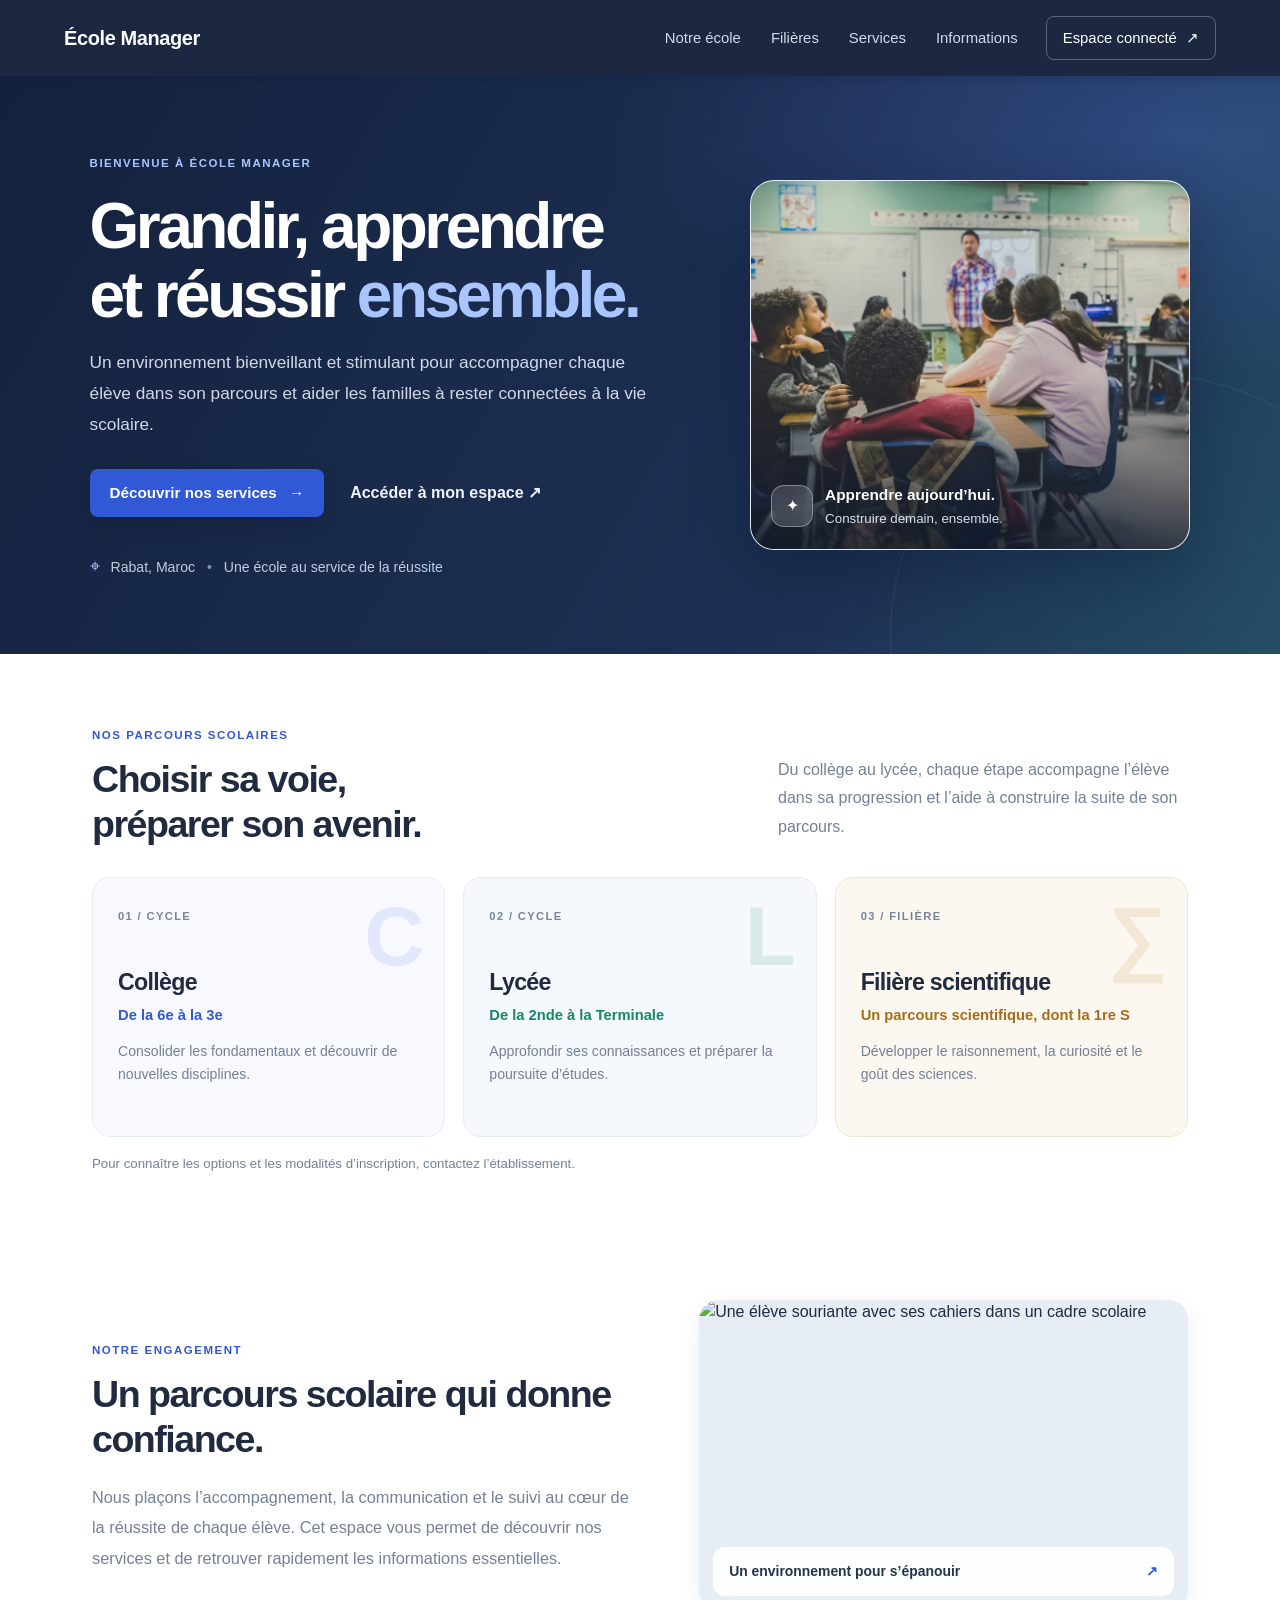
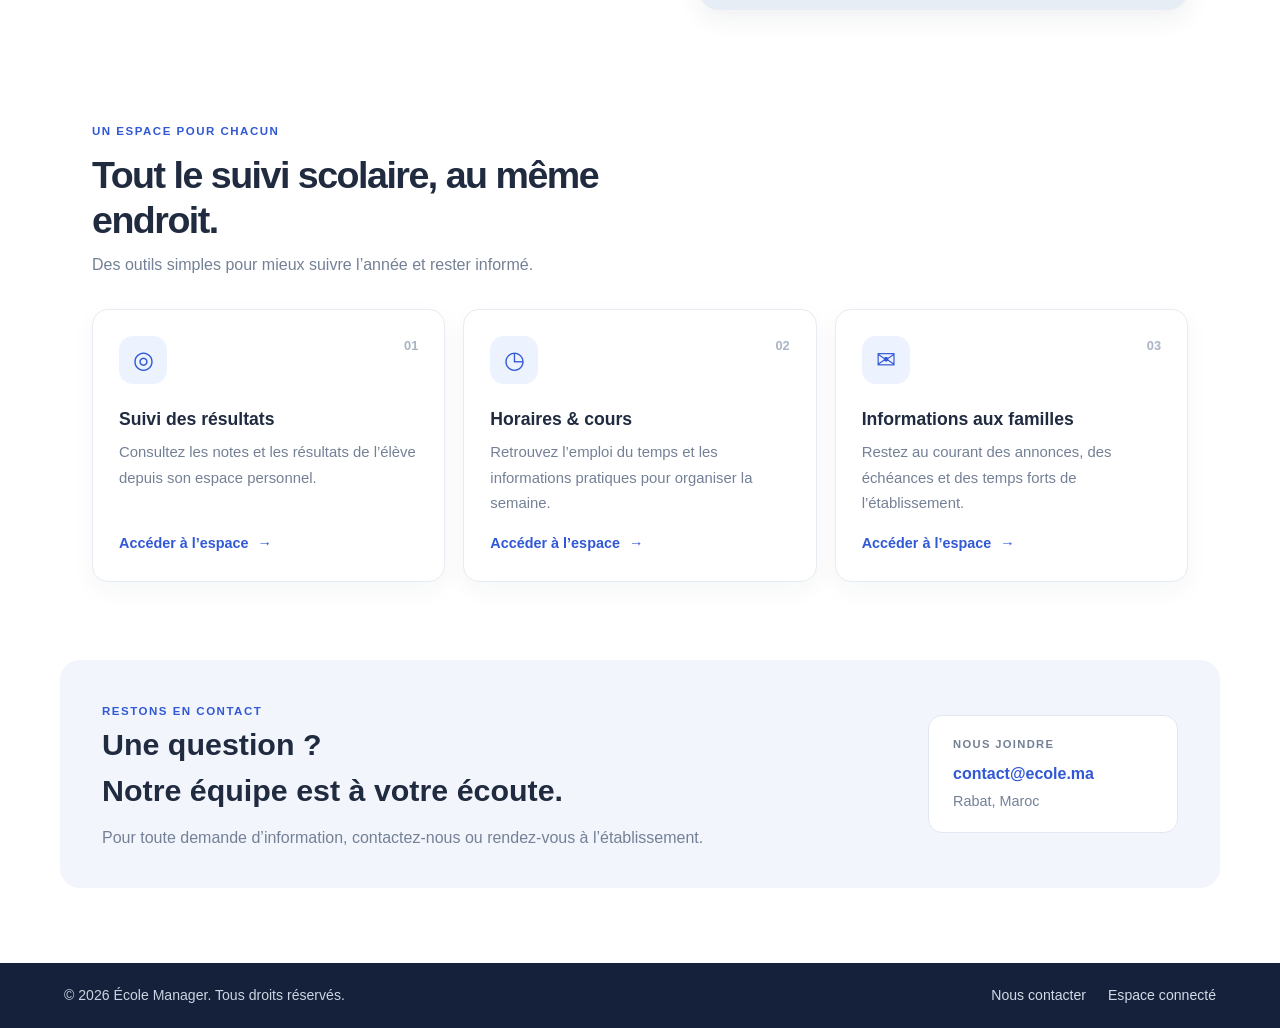
==== public.html @ 4313afc0 "Add files via upload" ====
<!DOCTYPE html>
<html lang="fr">
<head>
  <meta charset="UTF-8">
  <meta name="viewport" content="width=device-width, initial-scale=1.0">
  <meta name="description" content="Découvrez École Manager, ses services et les informations utiles aux familles.">
  <title>Bienvenue | École Manager</title>
  <link rel="stylesheet" href="style.css">
</head>
<body class="public-page">
  <header class="navbar public-navbar">
    <a class="logo" href="public.html">École Manager</a>
    <nav aria-label="Navigation principale">
      <a href="#ecole">Notre école</a>
      <a href="#filieres">Filières</a>
      <a href="#services">Services</a>
      <a href="#infos">Informations</a>
      <a class="public-login" href="login.html">Espace connecté <span aria-hidden="true">↗</span></a>
    </nav>
  </header>

  <main>
    <section class="public-hero" id="ecole">
      <div class="public-hero-content">
        <span class="eyebrow">BIENVENUE À ÉCOLE MANAGER</span>
        <h1>Grandir, apprendre<br>et réussir <span>ensemble.</span></h1>
        <p>Un environnement bienveillant et stimulant pour accompagner chaque élève dans son parcours et aider les familles à rester connectées à la vie scolaire.</p>
        <div class="public-actions">
          <a class="btn" href="#services">Découvrir nos services <span aria-hidden="true">→</span></a>
          <a class="text-link" href="login.html">Accéder à mon espace <span aria-hidden="true">↗</span></a>
        </div>
        <div class="public-location"><span aria-hidden="true">⌖</span> Rabat, Maroc <span class="location-separator">•</span> Une école au service de la réussite</div>
      </div>
      <figure class="hero-photo">
        <img src="photo1.jfif" alt="Des élèves suivent un cours dans une salle de classe lumineuse" fetchpriority="high">
        <figcaption>
          <span class="photo-caption-icon" aria-hidden="true">✦</span>
          <span><strong>Apprendre aujourd’hui.</strong><small>Construire demain, ensemble.</small></span>
        </figcaption>
      </figure>
      <div class="hero-decoration" aria-hidden="true"></div>
    </section>

    <section class="public-section filieres-section" id="filieres">
      <div class="filieres-heading">
        <div class="section-heading">
          <span class="eyebrow">NOS PARCOURS SCOLAIRES</span>
          <h2>Choisir sa voie,<br>préparer son avenir.</h2>
        </div>
        <p>Du collège au lycée, chaque étape accompagne l’élève dans sa progression et l’aide à construire la suite de son parcours.</p>
      </div>
      <div class="filieres-grid">
        <article class="filiere-card college-card">
          <span class="filiere-index">01 / CYCLE</span>
          <div class="filiere-mark" aria-hidden="true">C</div>
          <h3>Collège</h3>
          <p>De la 6e à la 3e</p>
          <span class="filiere-detail">Consolider les fondamentaux et découvrir de nouvelles disciplines.</span>
        </article>
        <article class="filiere-card lycee-card">
          <span class="filiere-index">02 / CYCLE</span>
          <div class="filiere-mark" aria-hidden="true">L</div>
          <h3>Lycée</h3>
          <p>De la 2nde à la Terminale</p>
          <span class="filiere-detail">Approfondir ses connaissances et préparer la poursuite d’études.</span>
        </article>
        <article class="filiere-card science-card">
          <span class="filiere-index">03 / FILIÈRE</span>
          <div class="filiere-mark" aria-hidden="true">∑</div>
          <h3>Filière scientifique</h3>
          <p>Un parcours scientifique, dont la 1re S</p>
          <span class="filiere-detail">Développer le raisonnement, la curiosité et le goût des sciences.</span>
        </article>
      </div>
      <p class="filieres-note">Pour connaître les options et les modalités d’inscription, contactez l’établissement.</p>
    </section>

    <section class="public-section public-intro">
      <div class="intro-copy">
        <div class="section-heading">
          <span class="eyebrow">NOTRE ENGAGEMENT</span>
          <h2>Un parcours scolaire qui donne confiance.</h2>
        </div>
        <p>Nous plaçons l’accompagnement, la communication et le suivi au cœur de la réussite de chaque élève. Cet espace vous permet de découvrir nos services et de retrouver rapidement les informations essentielles.</p>
      </div>
      <figure class="intro-visual">
        <img src="photo2.jfif" alt="Une élève souriante avec ses cahiers dans un cadre scolaire" loading="lazy">
        <figcaption><span>Un environnement pour s’épanouir</span><span aria-hidden="true">↗</span></figcaption>
      </figure>
    </section>

    <section class="public-section services-section" id="services">
      <div class="section-heading">
        <span class="eyebrow">UN ESPACE POUR CHACUN</span>
        <h2>Tout le suivi scolaire, au même endroit.</h2>
        <p>Des outils simples pour mieux suivre l’année et rester informé.</p>
      </div>
      <div class="public-services">
        <article class="service-card">
          <span class="service-number">01</span>
          <div class="service-icon" aria-hidden="true">◎</div>
          <h3>Suivi des résultats</h3>
          <p>Consultez les notes et les résultats de l’élève depuis son espace personnel.</p>
          <a href="login.html">Accéder à l’espace <span aria-hidden="true">→</span></a>
        </article>
        <article class="service-card">
          <span class="service-number">02</span>
          <div class="service-icon" aria-hidden="true">◷</div>
          <h3>Horaires &amp; cours</h3>
          <p>Retrouvez l’emploi du temps et les informations pratiques pour organiser la semaine.</p>
          <a href="login.html">Accéder à l’espace <span aria-hidden="true">→</span></a>
        </article>
        <article class="service-card">
          <span class="service-number">03</span>
          <div class="service-icon" aria-hidden="true">✉</div>
          <h3>Informations aux familles</h3>
          <p>Restez au courant des annonces, des échéances et des temps forts de l’établissement.</p>
          <a href="login.html">Accéder à l’espace <span aria-hidden="true">→</span></a>
        </article>
      </div>
    </section>

    <section class="public-section info-banner" id="infos">
      <div>
        <span class="eyebrow">RESTONS EN CONTACT</span>
        <h2>Une question ?<br>Notre équipe est à votre écoute.</h2>
        <p>Pour toute demande d’information, contactez-nous ou rendez-vous à l’établissement.</p>
      </div>
      <div class="contact-card">
        <span class="contact-label">NOUS JOINDRE</span>
        <a href="mailto:contact@ecole.ma">contact@ecole.ma</a>
        <p>Rabat, Maroc</p>
      </div>
    </section>
  </main>

  <footer class="footer public-footer">
    <p>&copy; 2026 École Manager. Tous droits réservés.</p>
    <div><a href="mailto:contact@ecole.ma">Nous contacter</a><a href="login.html">Espace connecté</a></div>
  </footer>
</body>
</html>
---- style.css ----
/* ===== Variables ===== */
:root {
  --primary: #3158d5;
  --primary-dark: #2443ad;
  --accent: #e7a63b;
  --success: #16856d;
  --danger: #cf5360;
  --bg: #f5f7fb;
  --card: #ffffff;
  --text: #202b40;
  --muted: #748096;
  --border: #e7ebf2;
  --sidebar: #15213b;
  --radius: 16px;
  --shadow: 0 8px 26px rgba(26, 42, 75, 0.07);
}

* { box-sizing: border-box; margin: 0; padding: 0; }

body {
  font-family: "Segoe UI", Roboto, Arial, sans-serif;
  background: var(--bg);
  color: var(--text);
  line-height: 1.5;
}

a { text-decoration: none; color: inherit; }

/* ===== Mise en page ===== */
body {
  display: flex;
  flex-direction: column;
  min-height: 100vh;
}

/* ===== Barre de navigation horizontale ===== */
.navbar {
  display: flex;
  align-items: center;
  justify-content: space-between;
  gap: 24px;
  flex-wrap: wrap;
  background: var(--sidebar);
  color: #cbd5e1;
  padding: 0 32px;
  position: sticky;
  top: 0;
  z-index: 10;
  box-shadow: 0 2px 10px rgba(15, 27, 61, 0.25);
}

.navbar .logo {
  color: #fff;
  font-size: 1.3rem;
  font-weight: 700;
  padding: 16px 0;
}

.navbar nav {
  display: flex;
  flex-wrap: wrap;
  gap: 4px;
}

.navbar nav a {
  display: block;
  padding: 10px 14px;
  border-radius: 8px;
  font-size: 0.93rem;
  transition: background 0.2s, color 0.2s;
}

.navbar nav a:hover,
.navbar nav a.active {
  background: var(--primary);
  color: #fff;
}

.main { flex: 1; width: 100%; max-width: 1280px; margin: 0 auto; padding: 28px 32px; }

/* ===== Pied de page ===== */
.footer {
  background: var(--sidebar);
  color: #cbd5e1;
  padding: 20px 32px;
  display: flex;
  justify-content: space-between;
  align-items: center;
  flex-wrap: wrap;
  gap: 8px;
  font-size: 0.88rem;
}

.footer a:hover { color: #fff; text-decoration: underline; }

.topbar {
  display: flex;
  justify-content: space-between;
  align-items: center;
  margin-bottom: 28px;
}

.topbar h1 { font-size: 1.6rem; }

.user-box {
  display: flex;
  align-items: center;
  gap: 10px;
  background: var(--card);
  padding: 8px 14px;
  border-radius: 999px;
  box-shadow: var(--shadow);
}

.avatar {
  width: 34px; height: 34px;
  border-radius: 50%;
  background: var(--primary);
  color: #fff;
  display: grid;
  place-items: center;
  font-weight: 600;
}

/* ===== Cartes statistiques ===== */
.stats {
  display: grid;
  grid-template-columns: repeat(auto-fit, minmax(200px, 1fr));
  gap: 20px;
  margin-bottom: 28px;
}

.stat-card {
  background: var(--card);
  border-radius: var(--radius);
  padding: 20px;
  box-shadow: var(--shadow);
  border-left: 5px solid var(--primary);
}

.stat-card.green { border-color: var(--success); }
.stat-card.orange { border-color: var(--accent); }
.stat-card.red { border-color: var(--danger); }

.stat-card .label { color: var(--muted); font-size: 0.9rem; }
.stat-card .value { font-size: 2rem; font-weight: 700; margin-top: 4px; }

/* ===== Cartes / panneaux ===== */
.panel {
  background: var(--card);
  border-radius: var(--radius);
  padding: 22px;
  box-shadow: var(--shadow);
  margin-bottom: 24px;
}

.panel h2 { font-size: 1.15rem; margin-bottom: 16px; }

.grid-2 {
  display: grid;
  grid-template-columns: 2fr 1fr;
  gap: 24px;
}

/* ===== Tableaux ===== */
.table-wrap { overflow-x: auto; }

table { width: 100%; border-collapse: collapse; }

th, td {
  text-align: left;
  padding: 12px 14px;
  border-bottom: 1px solid var(--border);
  font-size: 0.95rem;
}

th {
  background: #f8fafc;
  color: var(--muted);
  font-weight: 600;
  text-transform: uppercase;
  font-size: 0.78rem;
  letter-spacing: 0.04em;
}

tbody tr:hover { background: #f9fbff; }

.badge {
  display: inline-block;
  padding: 3px 10px;
  border-radius: 999px;
  font-size: 0.78rem;
  font-weight: 600;
}

.badge.ok { background: #dcfce7; color: var(--success); }
.badge.warn { background: #fef3c7; color: #b45309; }
.badge.ko { background: #fee2e2; color: var(--danger); }

/* ===== Boutons ===== */
.btn {
  display: inline-block;
  border: none;
  cursor: pointer;
  padding: 10px 18px;
  border-radius: 8px;
  font-size: 0.95rem;
  font-weight: 600;
  background: var(--primary);
  color: #fff;
  transition: background 0.2s;
}

.btn:hover { background: var(--primary-dark); }
.btn.secondary { background: #e5e7eb; color: var(--text); }
.btn.secondary:hover { background: #d1d5db; }
.btn.danger { background: var(--danger); }
.btn.small { padding: 5px 10px; font-size: 0.82rem; }

/* ===== Formulaires ===== */
.form-grid {
  display: grid;
  grid-template-columns: repeat(auto-fit, minmax(220px, 1fr));
  gap: 16px;
  margin-bottom: 18px;
}

.field label {
  display: block;
  font-size: 0.85rem;
  font-weight: 600;
  margin-bottom: 6px;
}

.field input,
.field select {
  width: 100%;
  padding: 10px 12px;
  border: 1px solid var(--border);
  border-radius: 8px;
  font-size: 0.95rem;
  background: #fff;
}

.field input:focus,
.field select:focus {
  outline: 2px solid var(--primary);
  border-color: transparent;
}

.toolbar {
  display: flex;
  justify-content: space-between;
  gap: 12px;
  flex-wrap: wrap;
  margin-bottom: 16px;
}

.toolbar input {
  padding: 10px 14px;
  border: 1px solid var(--border);
  border-radius: 8px;
  min-width: 260px;
}

/* ===== Liste d'activité ===== */
.activity { list-style: none; }

.activity li {
  padding: 10px 0;
  border-bottom: 1px solid var(--border);
  font-size: 0.92rem;
}

.activity li small { display: block; color: var(--muted); }

/* ===== Page de connexion ===== */
.login-page {
  min-height: 100vh;
  display: grid;
  place-items: center;
  background: linear-gradient(135deg, var(--sidebar), var(--primary));
  padding: 20px;
}

.login-box {
  background: #fff;
  width: 100%;
  max-width: 400px;
  padding: 36px 32px;
  border-radius: 16px;
  box-shadow: 0 10px 40px rgba(0, 0, 0, 0.25);
}

.login-box h1 { font-size: 1.5rem; margin-bottom: 6px; }
.login-box p { color: var(--muted); margin-bottom: 24px; }
.login-box .field { margin-bottom: 16px; }
.login-box .btn { width: 100%; padding: 12px; }

/* ===== Filtres et saisie de notes ===== */
.filters { display: flex; gap: 16px; flex-wrap: wrap; margin-bottom: 18px; }
.filters .field { min-width: 180px; }

.grade-input {
  width: 80px;
  padding: 6px 8px;
  border: 1px solid var(--border);
  border-radius: 6px;
}

.summary-row td { font-weight: 700; background: #f8fafc; }

/* ===== Emploi du temps ===== */
.timetable th,
.timetable td { text-align: center; border: 1px solid var(--border); }

.timetable td.time { background: #f8fafc; font-weight: 600; white-space: nowrap; }
.timetable td.course { background: #e0e7ff; color: var(--primary-dark); font-weight: 600; font-size: 0.88rem; }
.timetable td.course.green { background: #dcfce7; color: #166534; }
.timetable td.course.orange { background: #fef3c7; color: #92400e; }
.timetable td.break { background: #f3f4f6; color: var(--muted); font-style: italic; }
.timetable small { font-weight: 400; opacity: 0.8; }

/* ===== Espace élève ===== */
.welcome {
  background: linear-gradient(135deg, var(--primary), var(--sidebar));
  color: #fff;
  border-radius: var(--radius);
  padding: 28px;
  margin-bottom: 24px;
}

.welcome h2 { font-size: 1.5rem; margin-bottom: 6px; }
.welcome p { opacity: 0.9; }

.notice {
  border-left: 4px solid var(--accent);
  background: #fffbeb;
  padding: 12px 16px;
  border-radius: 8px;
  margin-bottom: 12px;
  font-size: 0.93rem;
}

.notice small { display: block; color: var(--muted); }

/* ===== Tableau de bord modernisé ===== */
.navbar {
  padding: 0 5%;
  min-height: 72px;
  background: rgba(21, 33, 59, 0.97);
}

.navbar .logo { letter-spacing: -0.02em; }

.navbar nav { gap: 6px; }

.navbar nav a { padding: 9px 12px; }

.main { max-width: 1360px; padding: 34px 40px; }

.topbar { margin-bottom: 24px; }

.topbar h1 { font-size: 1.8rem; letter-spacing: -0.04em; }

.topbar-subtitle { margin-top: 3px; color: var(--muted); font-size: 0.94rem; }

.user-box { padding: 7px 14px 7px 8px; }

.avatar { background: linear-gradient(145deg, #587cf0, #3158d5); }

.dashboard-welcome {
  position: relative;
  display: flex;
  justify-content: space-between;
  align-items: center;
  gap: 24px;
  overflow: hidden;
  margin-bottom: 26px;
  padding: 28px 32px;
  border: 1px solid #e1e8fa;
  border-radius: 20px;
  background: linear-gradient(110deg, #edf2ff 0%, #f8faff 65%, #e8f4f4 100%);
}

.dashboard-welcome > div { position: relative; z-index: 1; }

.eyebrow {
  display: inline-block;
  color: var(--primary);
  font-size: 0.72rem;
  font-weight: 700;
  letter-spacing: 0.13em;
}

.dashboard-welcome h2 {
  margin: 7px 0 4px;
  color: #1b2945;
  font-size: 1.55rem;
  letter-spacing: -0.035em;
}

.dashboard-welcome p { color: #65728a; }

.dashboard-link { position: relative; z-index: 1; white-space: nowrap; }

.dashboard-link span { padding-left: 8px; }

.stats { gap: 16px; }

.stat-card {
  border: 1px solid var(--border);
  border-left: 3px solid var(--primary);
  border-radius: var(--radius);
  padding: 20px 22px;
  transition: transform 0.2s ease, box-shadow 0.2s ease;
}

.stat-card:hover { transform: translateY(-2px); box-shadow: 0 12px 28px rgba(26, 42, 75, 0.1); }

.stat-card.green { border-left-color: var(--success); }
.stat-card.orange { border-left-color: var(--accent); }
.stat-card.red { border-left-color: var(--danger); }

.stat-card .value { color: #202b40; letter-spacing: -0.04em; }

.panel {
  border: 1px solid var(--border);
  box-shadow: var(--shadow);
}

th { background: #f7f9fc; }

.footer { background: #15213b; }

/* ===== Espace public ===== */
.public-page { background: #fff; }

.public-navbar {
  position: relative;
  min-height: 76px;
  padding: 0 max(5%, calc((100% - 1200px) / 2));
}

.public-navbar .logo { font-size: 1.25rem; }

.public-navbar nav { align-items: center; }

.public-navbar nav a { color: #d3dae7; }

.public-navbar nav a:hover { background: rgba(255, 255, 255, 0.1); }

.public-navbar nav .public-login {
  margin-left: 10px;
  padding: 10px 16px;
  border: 1px solid rgba(255, 255, 255, 0.28);
  color: #fff;
}

.public-login span { margin-left: 5px; }

.public-hero {
  position: relative;
  display: flex;
  align-items: center;
  justify-content: space-between;
  gap: 64px;
  overflow: hidden;
  min-height: 510px;
  padding: 74px max(7%, calc((100% - 1160px) / 2));
  background:
    radial-gradient(ellipse at 92% 10%, rgba(86, 124, 219, 0.3), transparent 34%),
    linear-gradient(120deg, #14213d, #1d3155 70%, #254e64);
  color: #fff;
}

.public-hero-content { position: relative; z-index: 1; max-width: 650px; }

.hero-photo {
  position: relative;
  z-index: 1;
  flex: 0 0 min(40%, 450px);
  height: 370px;
  overflow: hidden;
  border: 1px solid rgba(255, 255, 255, 0.3);
  border-radius: 24px;
  background: #dce5f3;
  box-shadow: 0 24px 60px rgba(5, 15, 34, 0.28);
}

.hero-photo::after {
  position: absolute;
  right: 0;
  bottom: 0;
  left: 0;
  height: 45%;
  background: linear-gradient(transparent, rgba(10, 21, 40, 0.78));
  content: "";
}

.hero-photo img,
.intro-visual img { display: block; width: 100%; height: 100%; object-fit: cover; }

.hero-photo img { object-position: center; }

.hero-photo figcaption {
  position: absolute;
  z-index: 1;
  right: 20px;
  bottom: 20px;
  left: 20px;
  display: flex;
  align-items: center;
  gap: 12px;
  color: #fff;
}

.photo-caption-icon {
  display: grid;
  width: 42px;
  height: 42px;
  flex: 0 0 42px;
  place-items: center;
  border: 1px solid rgba(255, 255, 255, 0.35);
  border-radius: 13px;
  background: rgba(255, 255, 255, 0.16);
  backdrop-filter: blur(8px);
}

.hero-photo figcaption strong,
.hero-photo figcaption small { display: block; }

.hero-photo figcaption strong { font-size: 0.96rem; }

.hero-photo figcaption small { margin-top: 3px; color: #d8e0ee; }

.public-hero .eyebrow { color: #a9c5ff; }

.public-hero h1 {
  margin: 18px 0 17px;
  font-size: clamp(2.5rem, 5vw, 4.3rem);
  line-height: 1.08;
  letter-spacing: -0.055em;
}

.public-hero h1 span { color: #a9c5ff; }

.public-hero-content > p { max-width: 580px; color: #d1d9e8; font-size: 1.08rem; line-height: 1.8; }

.public-actions { display: flex; align-items: center; gap: 26px; flex-wrap: wrap; margin-top: 28px; }

.public-actions .btn { padding: 13px 20px; box-shadow: 0 8px 20px rgba(8, 15, 31, 0.2); }

.public-actions .btn span { margin-left: 8px; }

.text-link { color: #f0f3f9; font-weight: 600; }

.text-link:hover { color: #a9c5ff; }

.public-location { margin-top: 36px; color: #c2ccdd; font-size: 0.88rem; }

.public-location > span:first-child { padding-right: 7px; color: #a9c5ff; font-size: 1.1rem; }

.location-separator { padding: 0 8px; color: #8296b8; }

.hero-decoration {
  position: absolute;
  right: -130px;
  bottom: -240px;
  width: 520px;
  height: 520px;
  border: 1px solid rgba(255, 255, 255, 0.08);
  border-radius: 50%;
}

.public-section { max-width: 1160px; margin: 0 auto; padding: 78px 32px; }

.filieres-section { padding-top: 68px; padding-bottom: 48px; }

.filieres-heading {
  display: flex;
  justify-content: space-between;
  align-items: end;
  gap: 48px;
  margin-bottom: 30px;
}

.filieres-heading .section-heading { max-width: 520px; }

.filieres-heading > p { max-width: 410px; padding-bottom: 5px; color: var(--muted); line-height: 1.8; }

.filieres-grid { display: grid; grid-template-columns: repeat(3, 1fr); gap: 18px; }

.filiere-card {
  position: relative;
  min-height: 260px;
  overflow: hidden;
  padding: 25px;
  border: 1px solid var(--border);
  border-radius: 18px;
  background: #f7f9ff;
  transition: transform 0.2s ease, box-shadow 0.2s ease;
}

.filiere-card:hover { transform: translateY(-4px); box-shadow: var(--shadow); }

.filiere-index { color: #78859b; font-size: 0.7rem; font-weight: 700; letter-spacing: 0.12em; }

.filiere-mark {
  position: absolute;
  top: 17px;
  right: 20px;
  color: rgba(49, 88, 213, 0.1);
  font-size: 5.2rem;
  font-weight: 700;
  line-height: 1;
}

.filiere-card h3 { position: relative; margin-top: 38px; color: #202b40; font-size: 1.45rem; letter-spacing: -0.03em; }

.filiere-card > p { position: relative; margin-top: 4px; color: var(--primary); font-size: 0.92rem; font-weight: 700; }

.filiere-detail { position: relative; display: block; max-width: 290px; margin-top: 14px; color: var(--muted); font-size: 0.88rem; line-height: 1.65; }

.lycee-card { border-color: #e4e9f4; background: #f5f8fc; }

.lycee-card .filiere-mark { color: rgba(22, 133, 109, 0.12); }

.lycee-card > p { color: var(--success); }

.science-card { border-color: #f0e5d2; background: #fcf8f1; }

.science-card .filiere-mark { color: rgba(191, 131, 43, 0.14); }

.science-card > p { color: #a76c16; }

.filieres-note { margin-top: 17px; color: var(--muted); font-size: 0.83rem; }

.public-intro { display: grid; grid-template-columns: 1fr 0.9fr; align-items: center; gap: 64px; }

.intro-copy > p { margin-top: 20px; color: var(--muted); font-size: 1.02rem; line-height: 1.85; }

.section-heading h2 {
  margin-top: 11px;
  color: #202b40;
  font-size: clamp(1.7rem, 3vw, 2.35rem);
  line-height: 1.2;
  letter-spacing: -0.04em;
}

.intro-visual {
  position: relative;
  height: 310px;
  overflow: hidden;
  border-radius: 20px;
  background: #e7edf5;
  box-shadow: var(--shadow);
}

.intro-visual img { transition: transform 0.5s ease; }

.intro-visual:hover img { transform: scale(1.04); }

.intro-visual figcaption {
  position: absolute;
  right: 14px;
  bottom: 14px;
  left: 14px;
  display: flex;
  justify-content: space-between;
  align-items: center;
  padding: 13px 15px;
  border: 1px solid rgba(255, 255, 255, 0.55);
  border-radius: 12px;
  background: rgba(255, 255, 255, 0.9);
  color: #25334b;
  font-size: 0.87rem;
  font-weight: 600;
  backdrop-filter: blur(10px);
}

.intro-visual figcaption span:last-child { color: var(--primary); }

.services-section { padding-top: 30px; }

.services-section .section-heading { max-width: 640px; margin-bottom: 32px; }

.services-section .section-heading > p { margin-top: 10px; color: var(--muted); }

.public-services { display: grid; grid-template-columns: repeat(3, 1fr); gap: 18px; }

.service-card {
  position: relative;
  padding: 26px;
  border: 1px solid var(--border);
  border-radius: 16px;
  background: #fff;
  box-shadow: 0 8px 24px rgba(26, 42, 75, 0.045);
  transition: transform 0.2s ease, box-shadow 0.2s ease;
}

.service-card:hover { transform: translateY(-4px); box-shadow: var(--shadow); }

.service-number { position: absolute; top: 26px; right: 26px; color: #aab4c4; font-size: 0.8rem; font-weight: 700; }

.service-icon {
  display: grid;
  width: 48px;
  height: 48px;
  place-items: center;
  border-radius: 14px;
  background: #edf2ff;
  color: var(--primary);
  font-size: 1.5rem;
}

.service-card h3 { margin: 22px 0 8px; color: #202b40; font-size: 1.1rem; }

.service-card p { min-height: 76px; color: var(--muted); font-size: 0.93rem; line-height: 1.7; }

.service-card a { display: inline-block; margin-top: 17px; color: var(--primary); font-size: 0.9rem; font-weight: 700; }

.service-card a span { padding-left: 5px; }

.info-banner {
  display: flex;
  justify-content: space-between;
  align-items: center;
  gap: 36px;
  margin-bottom: 75px;
  padding: 38px 42px;
  border-radius: 20px;
  background: #f2f5fc;
}

.info-banner h2 { font-size: 1.9rem; }

.info-banner > div:first-child > p { margin-top: 12px; color: var(--muted); }

.contact-card { min-width: 250px; padding: 20px 24px; border: 1px solid #e1e7f2; border-radius: 14px; background: #fff; }

.contact-label { display: block; margin-bottom: 9px; color: var(--muted); font-size: 0.7rem; font-weight: 700; letter-spacing: 0.12em; }

.contact-card a { color: var(--primary); font-weight: 700; }

.contact-card p { margin-top: 5px; color: var(--muted); font-size: 0.9rem; }

.public-footer { padding: 22px max(5%, calc((100% - 1160px) / 2)); }

.public-footer > div { display: flex; gap: 22px; }

.public-footer a { color: #d3dae7; }

.public-footer a:hover { color: #fff; }

/* ===== Responsive ===== */
@media (max-width: 900px) {
  .navbar { padding: 0 16px 10px; position: static; }
  .navbar .logo { padding: 12px 0 4px; }
  .main { padding: 16px; }
  .footer { padding: 16px; justify-content: center; text-align: center; }
  .grid-2 { grid-template-columns: 1fr; }
  .main { padding: 24px; }
  .public-hero { padding: 64px 32px; }
  .public-hero { gap: 30px; }
  .hero-photo { flex-basis: 40%; height: 320px; }
  .filieres-heading { align-items: flex-start; flex-direction: column; gap: 14px; }
  .filieres-grid { grid-template-columns: 1fr 1fr; }
  .public-intro { gap: 28px; }
  .public-services { grid-template-columns: 1fr 1fr; }
  .info-banner { margin: 0 24px 48px; }
}

@media (max-width: 640px) {
  .topbar { align-items: flex-start; gap: 14px; }
  .topbar h1 { font-size: 1.5rem; }
  .user-box { font-size: 0.85rem; }
  .dashboard-welcome { align-items: flex-start; flex-direction: column; padding: 24px; }
  .dashboard-welcome p { font-size: 0.92rem; }
  .public-navbar { padding: 0 18px 12px; }
  .public-navbar nav { width: 100%; }
  .public-navbar nav a { padding: 8px; font-size: 0.85rem; }
  .public-navbar nav .public-login { margin-left: 0; }
  .public-hero { align-items: flex-start; flex-direction: column; gap: 34px; min-height: auto; padding: 56px 24px; }
  .public-hero h1 { font-size: 2.65rem; }
  .public-hero-content > p { font-size: 1rem; }
  .hero-photo { flex-basis: auto; width: 100%; max-width: 440px; height: 280px; }
  .public-location { line-height: 1.8; }
  .public-section { padding: 56px 24px; }
  .filieres-grid { grid-template-columns: 1fr; }
  .filiere-card { min-height: 235px; }
  .public-intro { grid-template-columns: 1fr; gap: 18px; }
  .intro-visual { height: 250px; }
  .services-section { padding-top: 8px; }
  .public-services { grid-template-columns: 1fr; }
  .service-card p { min-height: 0; }
  .info-banner { align-items: stretch; flex-direction: column; margin: 0 16px 36px; padding: 28px 24px; }
  .info-banner h2 { font-size: 1.6rem; }
  .contact-card { min-width: 0; }
  .public-footer { gap: 14px; }
  .public-footer > div { flex-wrap: wrap; justify-content: center; }
}
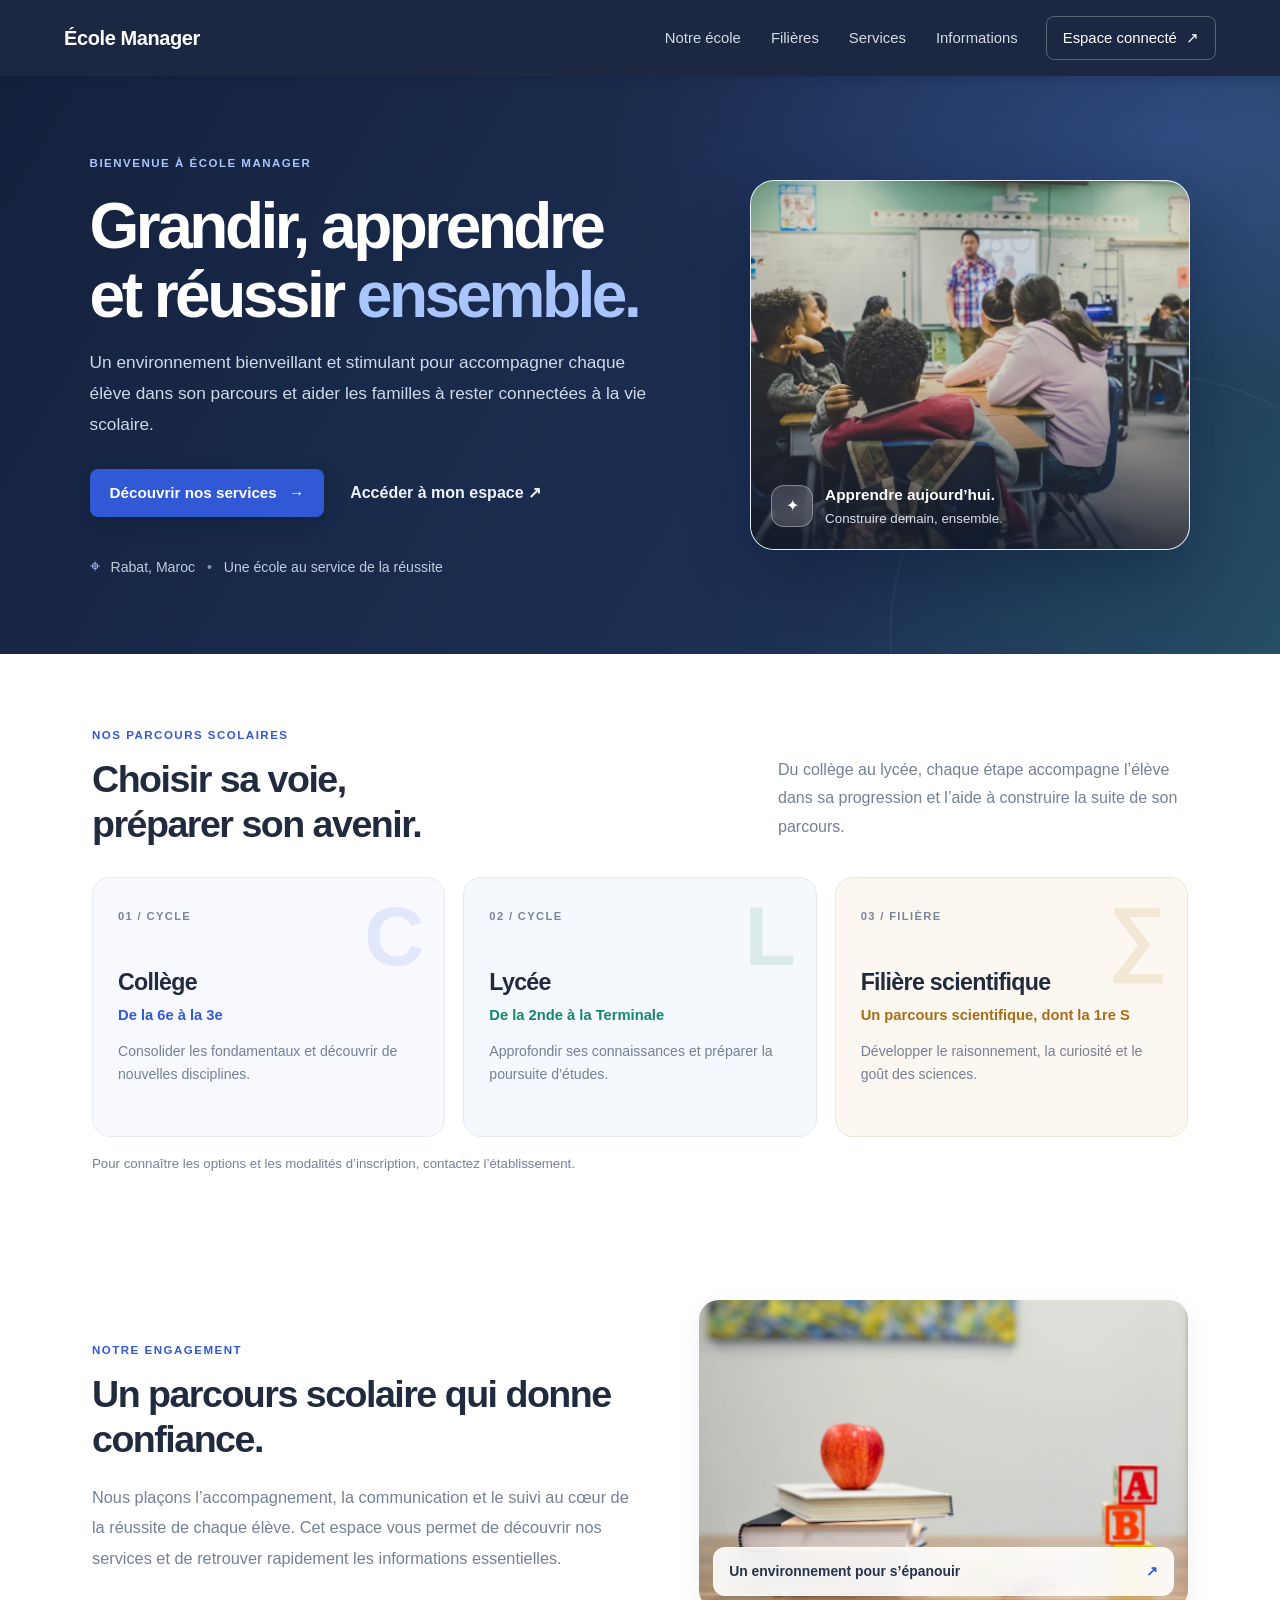
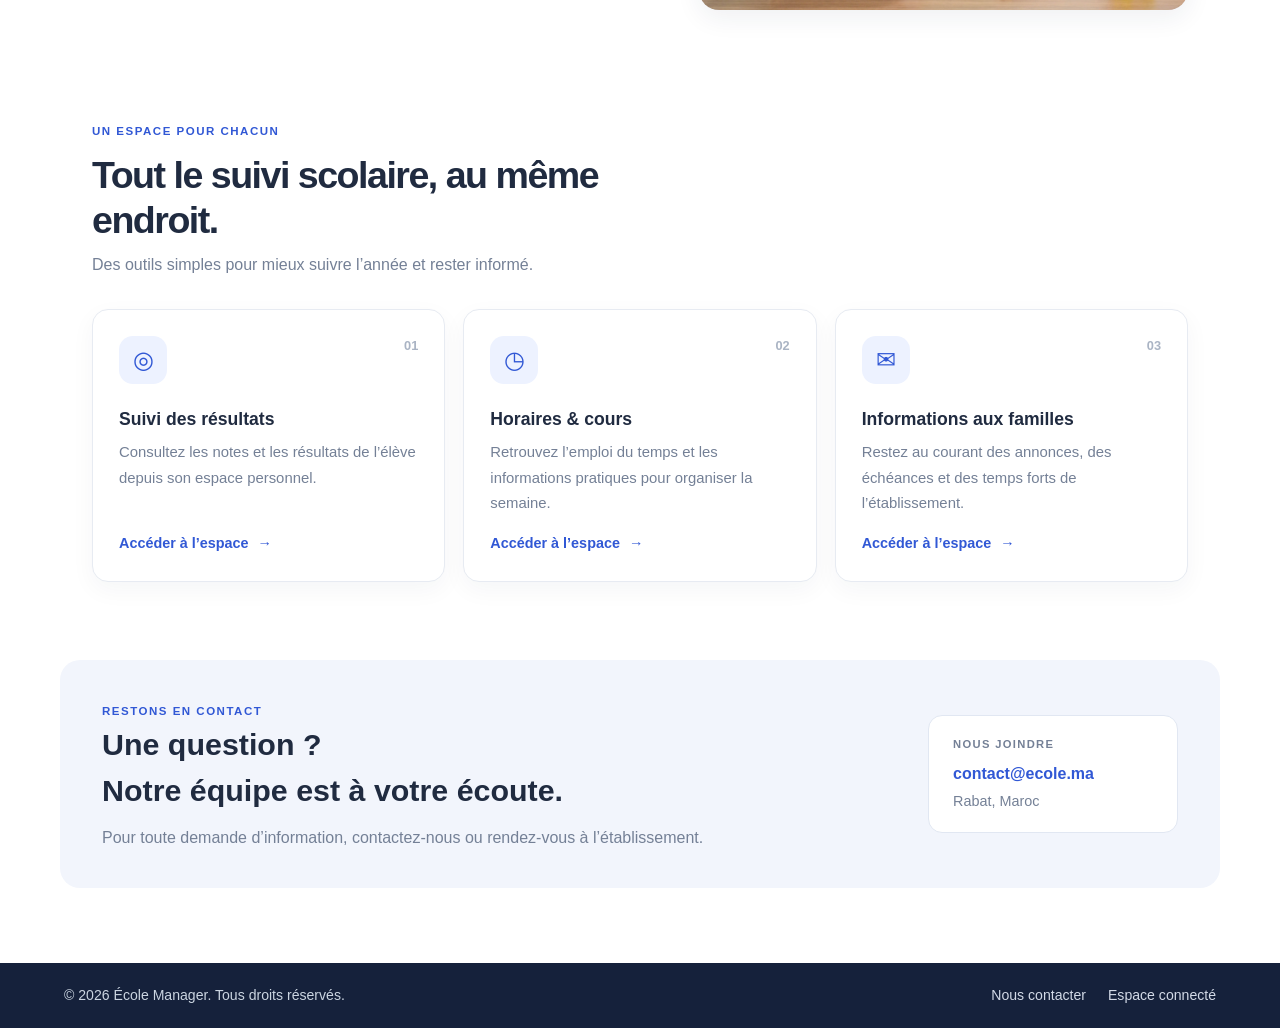
==== commit e7b3b745: "Update public.html" ====
--- a/public.html
+++ b/public.html
@@ -84,7 +84,7 @@
         <p>Nous plaçons l’accompagnement, la communication et le suivi au cœur de la réussite de chaque élève. Cet espace vous permet de découvrir nos services et de retrouver rapidement les informations essentielles.</p>
       </div>
       <figure class="intro-visual">
-        <img src="photo2.jfif" alt="Une élève souriante avec ses cahiers dans un cadre scolaire" loading="lazy">
+        <img src="photo2.avif" alt="Une élève souriante avec ses cahiers dans un cadre scolaire" loading="lazy">
         <figcaption><span>Un environnement pour s’épanouir</span><span aria-hidden="true">↗</span></figcaption>
       </figure>
     </section>
